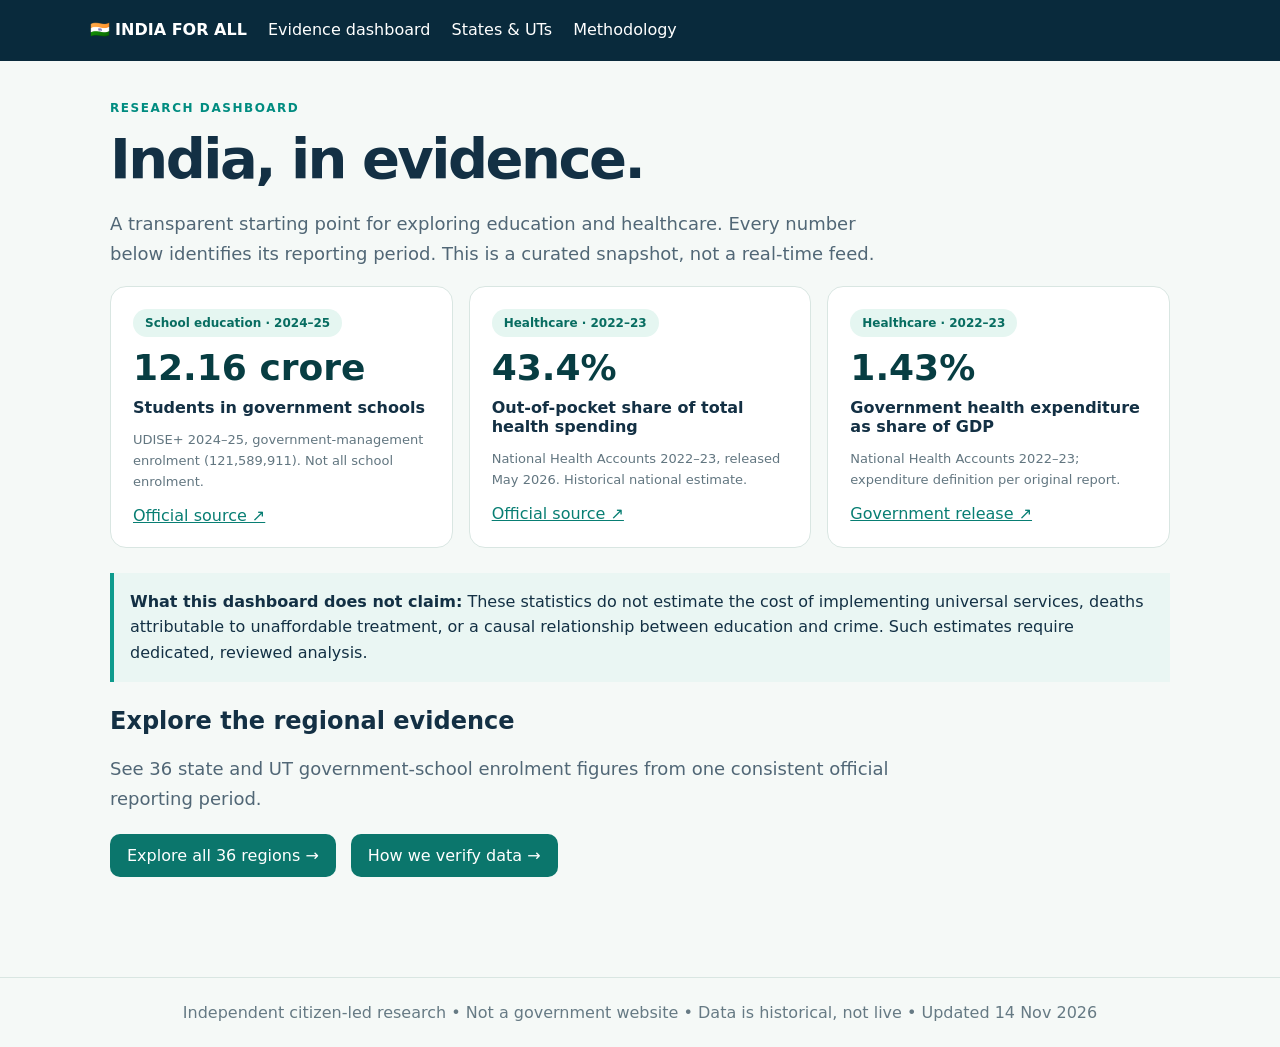
==== dashboard.html @ 15e8994b "Add sourced research dashboard and state comparison" ====
<!doctype html><html lang="en"><head><meta charset="utf-8"><meta name="viewport" content="width=device-width,initial-scale=1"><meta name="description" content="Evidence dashboard: dated, sourced evidence on education and healthcare in India."><title>Evidence dashboard | India for All</title><link rel="stylesheet" href="/styles.css"></head><body><header><a href="/">🇮🇳 <b>INDIA FOR ALL</b></a>　 <a href="/dashboard.html">Evidence dashboard</a>　 <a href="/states.html">States & UTs</a>　 <a href="/methodology.html">Methodology</a></header><main><span class="eyebrow">Research dashboard</span><h1>India, in evidence.</h1><p class="lead">A transparent starting point for exploring education and healthcare. Every number below identifies its reporting period. This is a curated snapshot, not a real-time feed.</p><section class="grid"><article class="card"><span class="pill">School education · 2024–25</span><div class="value">12.16 crore</div><b>Students in government schools</b><p class="meta">UDISE+ 2024–25, government-management enrolment (121,589,911). Not all school enrolment.</p><a href="https://dashboard.udiseplus.gov.in/report2025/static/media/UDISE%2B2024_25_Booklet_existing.118ba29d4773e6372f72.pdf" target="_blank" rel="noopener">Official source ↗</a></article><article class="card"><span class="pill">Healthcare · 2022–23</span><div class="value">43.4%</div><b>Out-of-pocket share of total health spending</b><p class="meta">National Health Accounts 2022–23, released May 2026. Historical national estimate.</p><a href="https://nhsrcindia.org/sites/default/files/2026-05/NHA%202022-23%20Report.pdf" target="_blank" rel="noopener">Official source ↗</a></article><article class="card"><span class="pill">Healthcare · 2022–23</span><div class="value">1.43%</div><b>Government health expenditure as share of GDP</b><p class="meta">National Health Accounts 2022–23; expenditure definition per original report.</p><a href="https://www.pib.gov.in/PressReleasePage.aspx?PRID=2265816" target="_blank" rel="noopener">Government release ↗</a></article></section><div class="note"><b>What this dashboard does not claim:</b> These statistics do not estimate the cost of implementing universal services, deaths attributable to unaffordable treatment, or a causal relationship between education and crime. Such estimates require dedicated, reviewed analysis.</div><h2>Explore the regional evidence</h2><p class="lead">See 36 state and UT government-school enrolment figures from one consistent official reporting period.</p><div class="links"><a href="/states.html">Explore all 36 regions →</a><a href="/methodology.html">How we verify data →</a></div></main><footer>Independent citizen-led research • Not a government website • Data is historical, not live • Updated 14 Nov 2026</footer></body></html>
---- styles.css ----
:root{font-family:system-ui,-apple-system,Segoe UI,sans-serif;color:#133044;background:#f5f9f7}*{box-sizing:border-box}body{margin:0}header{background:#092a3c;color:#fff;padding:20px max(20px,calc((100vw - 1100px)/2))}a{color:#087e73}header a{color:white;text-decoration:none}main{max-width:1100px;margin:auto;padding:36px 20px 80px}.eyebrow{text-transform:uppercase;color:#008c80;letter-spacing:.13em;font-size:12px;font-weight:800}h1{font-size:clamp(32px,5vw,56px);letter-spacing:-.045em;margin:10px 0}h2{font-size:24px}.lead{font-size:18px;line-height:1.65;max-width:780px;color:#516776}.grid{display:grid;grid-template-columns:repeat(auto-fit,minmax(220px,1fr));gap:16px}.card{background:white;border:1px solid #d9e6e2;border-radius:16px;padding:22px}.value{font-size:36px;font-weight:850;color:#073d42;margin:10px 0}.meta{color:#627680;font-size:13px;line-height:1.6}.card p{line-height:1.6}.toolbar{display:flex;gap:12px;flex-wrap:wrap;margin:20px 0}select,input{font:inherit;padding:12px;border:1px solid #c9d9d5;border-radius:10px;background:white;min-width:250px}.table-wrap{overflow-x:auto;background:white;border-radius:16px;border:1px solid #d9e6e2}table{border-collapse:collapse;width:100%;min-width:630px}th,td{text-align:left;padding:14px;border-bottom:1px solid #e6eeeb}th{background:#edf5f2}tr:hover td{background:#f7faf9}.pill{display:inline-block;background:#e5f6f1;border-radius:999px;padding:7px 12px;font-size:12px;font-weight:700;color:#086d61}.note{border-left:4px solid #0e9b8d;background:#eaf6f3;padding:16px;margin:25px 0;line-height:1.6}.links{display:flex;flex-wrap:wrap;gap:15px;margin:20px 0}.links a{background:#0b766c;color:white;padding:12px 17px;border-radius:10px;text-decoration:none}footer{padding:25px;text-align:center;color:#667a84;border-top:1px solid #d9e6e2}button{cursor:pointer}
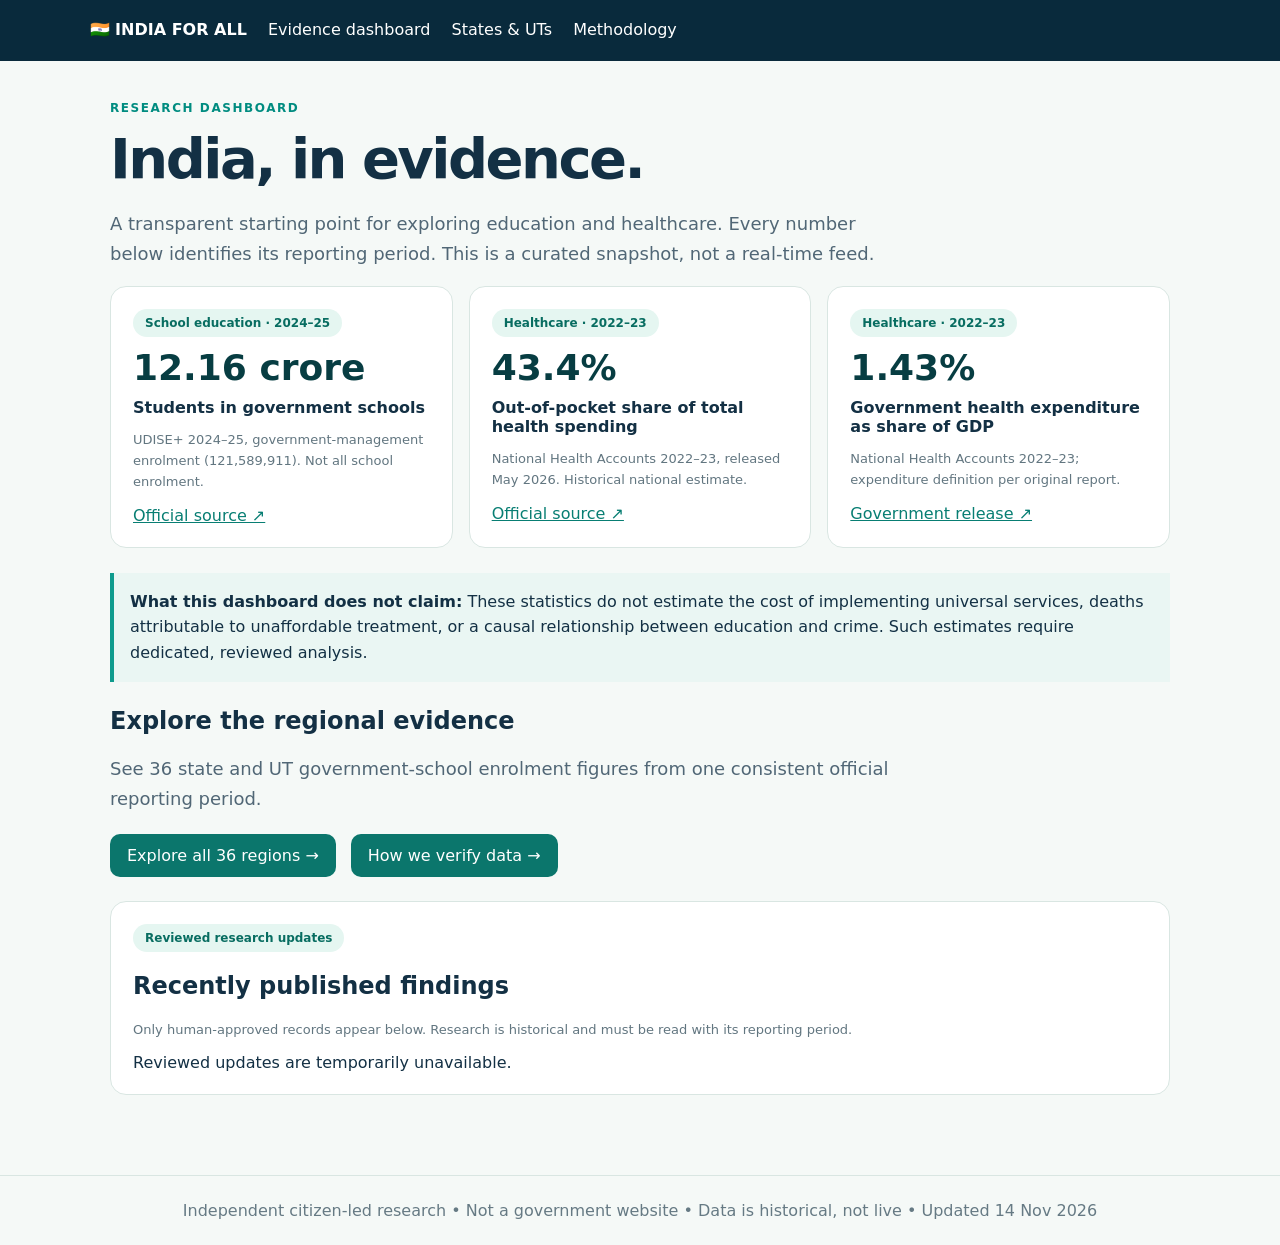
==== commit f7072ac2: "Add approved-research feed to public evidence dashboard" ====
--- a/dashboard.html
+++ b/dashboard.html
@@ -1 +1 @@
-<!doctype html><html lang="en"><head><meta charset="utf-8"><meta name="viewport" content="width=device-width,initial-scale=1"><meta name="description" content="Evidence dashboard: dated, sourced evidence on education and healthcare in India."><title>Evidence dashboard | India for All</title><link rel="stylesheet" href="/styles.css"></head><body><header><a href="/">🇮🇳 <b>INDIA FOR ALL</b></a>　 <a href="/dashboard.html">Evidence dashboard</a>　 <a href="/states.html">States & UTs</a>　 <a href="/methodology.html">Methodology</a></header><main><span class="eyebrow">Research dashboard</span><h1>India, in evidence.</h1><p class="lead">A transparent starting point for exploring education and healthcare. Every number below identifies its reporting period. This is a curated snapshot, not a real-time feed.</p><section class="grid"><article class="card"><span class="pill">School education · 2024–25</span><div class="value">12.16 crore</div><b>Students in government schools</b><p class="meta">UDISE+ 2024–25, government-management enrolment (121,589,911). Not all school enrolment.</p><a href="https://dashboard.udiseplus.gov.in/report2025/static/media/UDISE%2B2024_25_Booklet_existing.118ba29d4773e6372f72.pdf" target="_blank" rel="noopener">Official source ↗</a></article><article class="card"><span class="pill">Healthcare · 2022–23</span><div class="value">43.4%</div><b>Out-of-pocket share of total health spending</b><p class="meta">National Health Accounts 2022–23, released May 2026. Historical national estimate.</p><a href="https://nhsrcindia.org/sites/default/files/2026-05/NHA%202022-23%20Report.pdf" target="_blank" rel="noopener">Official source ↗</a></article><article class="card"><span class="pill">Healthcare · 2022–23</span><div class="value">1.43%</div><b>Government health expenditure as share of GDP</b><p class="meta">National Health Accounts 2022–23; expenditure definition per original report.</p><a href="https://www.pib.gov.in/PressReleasePage.aspx?PRID=2265816" target="_blank" rel="noopener">Government release ↗</a></article></section><div class="note"><b>What this dashboard does not claim:</b> These statistics do not estimate the cost of implementing universal services, deaths attributable to unaffordable treatment, or a causal relationship between education and crime. Such estimates require dedicated, reviewed analysis.</div><h2>Explore the regional evidence</h2><p class="lead">See 36 state and UT government-school enrolment figures from one consistent official reporting period.</p><div class="links"><a href="/states.html">Explore all 36 regions →</a><a href="/methodology.html">How we verify data →</a></div></main><footer>Independent citizen-led research • Not a government website • Data is historical, not live • Updated 14 Nov 2026</footer></body></html>+<!doctype html><html lang="en"><head><meta charset="utf-8"><meta name="viewport" content="width=device-width,initial-scale=1"><meta name="description" content="Evidence dashboard: dated, sourced evidence on education and healthcare in India."><title>Evidence dashboard | India for All</title><link rel="stylesheet" href="/styles.css"></head><body><header><a href="/">🇮🇳 <b>INDIA FOR ALL</b></a>　 <a href="/dashboard.html">Evidence dashboard</a>　 <a href="/states.html">States & UTs</a>　 <a href="/methodology.html">Methodology</a></header><main><span class="eyebrow">Research dashboard</span><h1>India, in evidence.</h1><p class="lead">A transparent starting point for exploring education and healthcare. Every number below identifies its reporting period. This is a curated snapshot, not a real-time feed.</p><section class="grid"><article class="card"><span class="pill">School education · 2024–25</span><div class="value">12.16 crore</div><b>Students in government schools</b><p class="meta">UDISE+ 2024–25, government-management enrolment (121,589,911). Not all school enrolment.</p><a href="https://dashboard.udiseplus.gov.in/report2025/static/media/UDISE%2B2024_25_Booklet_existing.118ba29d4773e6372f72.pdf" target="_blank" rel="noopener">Official source ↗</a></article><article class="card"><span class="pill">Healthcare · 2022–23</span><div class="value">43.4%</div><b>Out-of-pocket share of total health spending</b><p class="meta">National Health Accounts 2022–23, released May 2026. Historical national estimate.</p><a href="https://nhsrcindia.org/sites/default/files/2026-05/NHA%202022-23%20Report.pdf" target="_blank" rel="noopener">Official source ↗</a></article><article class="card"><span class="pill">Healthcare · 2022–23</span><div class="value">1.43%</div><b>Government health expenditure as share of GDP</b><p class="meta">National Health Accounts 2022–23; expenditure definition per original report.</p><a href="https://www.pib.gov.in/PressReleasePage.aspx?PRID=2265816" target="_blank" rel="noopener">Government release ↗</a></article></section><div class="note"><b>What this dashboard does not claim:</b> These statistics do not estimate the cost of implementing universal services, deaths attributable to unaffordable treatment, or a causal relationship between education and crime. Such estimates require dedicated, reviewed analysis.</div><h2>Explore the regional evidence</h2><p class="lead">See 36 state and UT government-school enrolment figures from one consistent official reporting period.</p><div class="links"><a href="/states.html">Explore all 36 regions →</a><a href="/methodology.html">How we verify data →</a></div><section class="card" style="margin-top:24px"><span class="pill">Reviewed research updates</span><h2>Recently published findings</h2><p class="meta">Only human-approved records appear below. Research is historical and must be read with its reporting period.</p><div id="reviewed-feed"><p class="meta">Loading reviewed findings…</p></div></section><script>(async()=>{const target=document.getElementById('reviewed-feed');try{const response=await fetch('https://india-for-all-research-api.katojuachyuth.workers.dev/api/research?limit=10');if(!response.ok)throw Error('Unavailable');const data=await response.json();target.replaceChildren();if(!data.items.length){target.textContent='No reviewed findings have been published yet.';return}for(const item of data.items){const card=document.createElement('article');card.style.margin='18px 0';const h=document.createElement('h3');h.textContent=item.title;const p=document.createElement('p');p.textContent=item.summary;const meta=document.createElement('p');meta.className='meta';meta.textContent=item.region+' · '+item.reporting_period+' · '+item.source_name;const link=document.createElement('a');link.href=item.source_url;link.target='_blank';link.rel='noopener noreferrer';link.textContent='Read original source ↗';card.append(h,p,meta,link);target.append(card)}}catch(e){target.textContent='Reviewed updates are temporarily unavailable.'}})();</script></main><footer>Independent citizen-led research • Not a government website • Data is historical, not live • Updated 14 Nov 2026</footer></body></html>
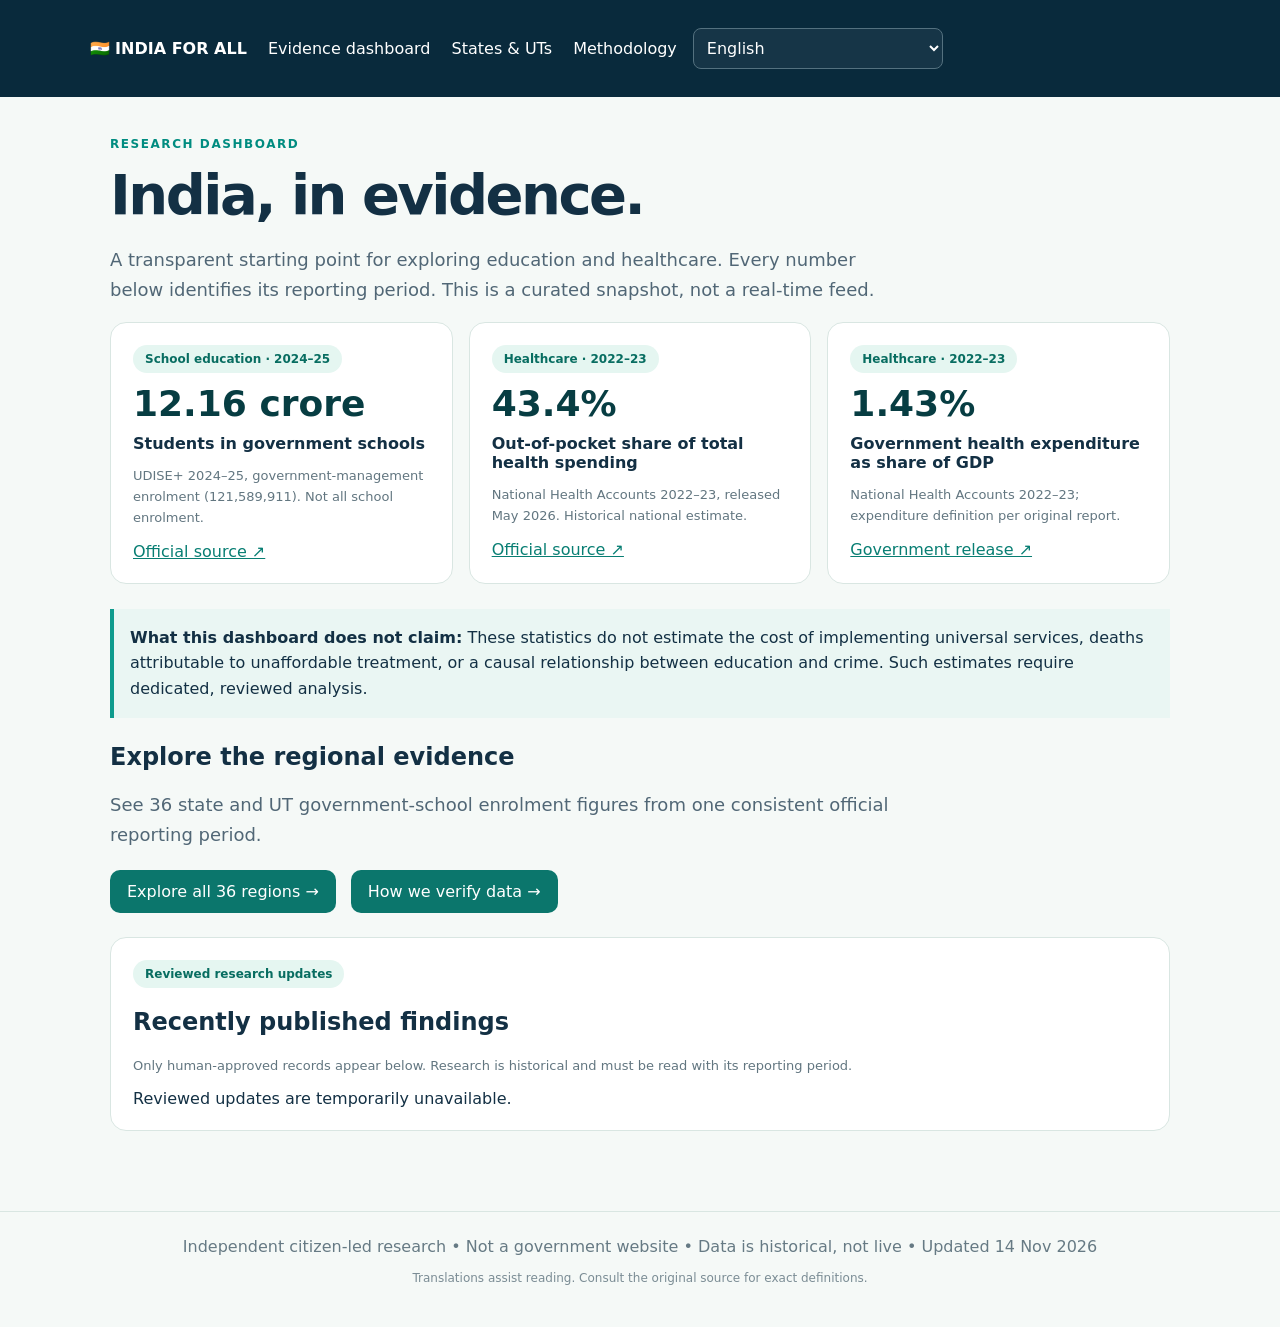
==== commit c711cc91: "Translate all public pages and region controls in seven Indian languages" ====
--- a/dashboard.html
+++ b/dashboard.html
@@ -1 +1 @@
-<!doctype html><html lang="en"><head><meta charset="utf-8"><meta name="viewport" content="width=device-width,initial-scale=1"><meta name="description" content="Evidence dashboard: dated, sourced evidence on education and healthcare in India."><title>Evidence dashboard | India for All</title><link rel="stylesheet" href="/styles.css"></head><body><header><a href="/">🇮🇳 <b>INDIA FOR ALL</b></a>　 <a href="/dashboard.html">Evidence dashboard</a>　 <a href="/states.html">States & UTs</a>　 <a href="/methodology.html">Methodology</a></header><main><span class="eyebrow">Research dashboard</span><h1>India, in evidence.</h1><p class="lead">A transparent starting point for exploring education and healthcare. Every number below identifies its reporting period. This is a curated snapshot, not a real-time feed.</p><section class="grid"><article class="card"><span class="pill">School education · 2024–25</span><div class="value">12.16 crore</div><b>Students in government schools</b><p class="meta">UDISE+ 2024–25, government-management enrolment (121,589,911). Not all school enrolment.</p><a href="https://dashboard.udiseplus.gov.in/report2025/static/media/UDISE%2B2024_25_Booklet_existing.118ba29d4773e6372f72.pdf" target="_blank" rel="noopener">Official source ↗</a></article><article class="card"><span class="pill">Healthcare · 2022–23</span><div class="value">43.4%</div><b>Out-of-pocket share of total health spending</b><p class="meta">National Health Accounts 2022–23, released May 2026. Historical national estimate.</p><a href="https://nhsrcindia.org/sites/default/files/2026-05/NHA%202022-23%20Report.pdf" target="_blank" rel="noopener">Official source ↗</a></article><article class="card"><span class="pill">Healthcare · 2022–23</span><div class="value">1.43%</div><b>Government health expenditure as share of GDP</b><p class="meta">National Health Accounts 2022–23; expenditure definition per original report.</p><a href="https://www.pib.gov.in/PressReleasePage.aspx?PRID=2265816" target="_blank" rel="noopener">Government release ↗</a></article></section><div class="note"><b>What this dashboard does not claim:</b> These statistics do not estimate the cost of implementing universal services, deaths attributable to unaffordable treatment, or a causal relationship between education and crime. Such estimates require dedicated, reviewed analysis.</div><h2>Explore the regional evidence</h2><p class="lead">See 36 state and UT government-school enrolment figures from one consistent official reporting period.</p><div class="links"><a href="/states.html">Explore all 36 regions →</a><a href="/methodology.html">How we verify data →</a></div><section class="card" style="margin-top:24px"><span class="pill">Reviewed research updates</span><h2>Recently published findings</h2><p class="meta">Only human-approved records appear below. Research is historical and must be read with its reporting period.</p><div id="reviewed-feed"><p class="meta">Loading reviewed findings…</p></div></section><script>(async()=>{const target=document.getElementById('reviewed-feed');try{const response=await fetch('https://india-for-all-research-api.katojuachyuth.workers.dev/api/research?limit=10');if(!response.ok)throw Error('Unavailable');const data=await response.json();target.replaceChildren();if(!data.items.length){target.textContent='No reviewed findings have been published yet.';return}for(const item of data.items){const card=document.createElement('article');card.style.margin='18px 0';const h=document.createElement('h3');h.textContent=item.title;const p=document.createElement('p');p.textContent=item.summary;const meta=document.createElement('p');meta.className='meta';meta.textContent=item.region+' · '+item.reporting_period+' · '+item.source_name;const link=document.createElement('a');link.href=item.source_url;link.target='_blank';link.rel='noopener noreferrer';link.textContent='Read original source ↗';card.append(h,p,meta,link);target.append(card)}}catch(e){target.textContent='Reviewed updates are temporarily unavailable.'}})();</script></main><footer>Independent citizen-led research • Not a government website • Data is historical, not live • Updated 14 Nov 2026</footer></body></html>+<!doctype html><html lang="en"><head><meta charset="utf-8"><meta name="viewport" content="width=device-width,initial-scale=1"><meta name="description" content="Evidence dashboard: dated, sourced evidence on education and healthcare in India."><title>Evidence dashboard | India for All</title><link rel="stylesheet" href="/styles.css"><link rel="stylesheet" href="/i18n.css?v=20261114"><script defer src="/i18n.js?v=20261114"></script></head><body><header><a href="/">🇮🇳 <b>INDIA FOR ALL</b></a>　 <a href="/dashboard.html">Evidence dashboard</a>　 <a href="/states.html">States & UTs</a>　 <a href="/methodology.html">Methodology</a></header><main><span class="eyebrow">Research dashboard</span><h1>India, in evidence.</h1><p class="lead">A transparent starting point for exploring education and healthcare. Every number below identifies its reporting period. This is a curated snapshot, not a real-time feed.</p><section class="grid"><article class="card"><span class="pill">School education · 2024–25</span><div class="value">12.16 crore</div><b>Students in government schools</b><p class="meta">UDISE+ 2024–25, government-management enrolment (121,589,911). Not all school enrolment.</p><a href="https://dashboard.udiseplus.gov.in/report2025/static/media/UDISE%2B2024_25_Booklet_existing.118ba29d4773e6372f72.pdf" target="_blank" rel="noopener">Official source ↗</a></article><article class="card"><span class="pill">Healthcare · 2022–23</span><div class="value">43.4%</div><b>Out-of-pocket share of total health spending</b><p class="meta">National Health Accounts 2022–23, released May 2026. Historical national estimate.</p><a href="https://nhsrcindia.org/sites/default/files/2026-05/NHA%202022-23%20Report.pdf" target="_blank" rel="noopener">Official source ↗</a></article><article class="card"><span class="pill">Healthcare · 2022–23</span><div class="value">1.43%</div><b>Government health expenditure as share of GDP</b><p class="meta">National Health Accounts 2022–23; expenditure definition per original report.</p><a href="https://www.pib.gov.in/PressReleasePage.aspx?PRID=2265816" target="_blank" rel="noopener">Government release ↗</a></article></section><div class="note"><b>What this dashboard does not claim:</b> These statistics do not estimate the cost of implementing universal services, deaths attributable to unaffordable treatment, or a causal relationship between education and crime. Such estimates require dedicated, reviewed analysis.</div><h2>Explore the regional evidence</h2><p class="lead">See 36 state and UT government-school enrolment figures from one consistent official reporting period.</p><div class="links"><a href="/states.html">Explore all 36 regions →</a><a href="/methodology.html">How we verify data →</a></div><section class="card" style="margin-top:24px"><span class="pill">Reviewed research updates</span><h2>Recently published findings</h2><p class="meta">Only human-approved records appear below. Research is historical and must be read with its reporting period.</p><div id="reviewed-feed"><p class="meta">Loading reviewed findings…</p></div></section><script>(async()=>{const target=document.getElementById('reviewed-feed');try{const response=await fetch('https://india-for-all-research-api.katojuachyuth.workers.dev/api/research?limit=10');if(!response.ok)throw Error('Unavailable');const data=await response.json();target.replaceChildren();if(!data.items.length){target.textContent='No reviewed findings have been published yet.';return}for(const item of data.items){const card=document.createElement('article');card.style.margin='18px 0';const h=document.createElement('h3');h.textContent=item.title;const p=document.createElement('p');p.textContent=item.summary;const meta=document.createElement('p');meta.className='meta';meta.textContent=item.region+' · '+item.reporting_period+' · '+item.source_name;const link=document.createElement('a');link.href=item.source_url;link.target='_blank';link.rel='noopener noreferrer';link.textContent='Read original source ↗';card.append(h,p,meta,link);target.append(card)}}catch(e){target.textContent='Reviewed updates are temporarily unavailable.'}})();</script></main><footer>Independent citizen-led research • Not a government website • Data is historical, not live • Updated 14 Nov 2026<p class="translation-note">Translations assist reading. Consult the original source for exact definitions.</p></footer></body></html>
--- a/i18n.css
+++ b/i18n.css
@@ -0,0 +1,12 @@
+/* Keep long regional text readable without changing the site's design. */
+html:not([lang="en"]) h1,html:not([lang="en"]) h2,html:not([lang="en"]) h3{letter-spacing:normal;line-height:1.4}
+html:not([lang="en"]) .hero h1{font-size:clamp(30px,4.5vw,58px)}
+html:not([lang="en"]) .navlinks{gap:12px;flex-wrap:wrap;padding:12px 0}
+html:not([lang="en"]) .navlinks a{font-size:12px}
+.site-language{display:inline-flex;margin:8px 0 8px 16px;align-items:center}
+.site-language select{font:inherit;background:#163547;color:#fff;border:1px solid #54717f;border-radius:8px;padding:9px;max-width:165px}
+.sr-only{position:absolute;width:1px;height:1px;padding:0;margin:-1px;overflow:hidden;clip:rect(0,0,0,0);white-space:nowrap;border:0}
+#language-error{margin:0;padding:0 20px;background:#fff4d5;color:#593d00;font:14px/1.6 system-ui}
+#language-error:empty{display:none}
+.translation-note{font-size:12px;line-height:1.8;opacity:.85}
+@media(max-width:600px){.site-language{display:flex;margin:12px 0}html:not([lang="en"]) .hero h1{font-size:32px}.toolbar{flex-wrap:wrap}header>a{display:inline-block;margin-bottom:7px}}
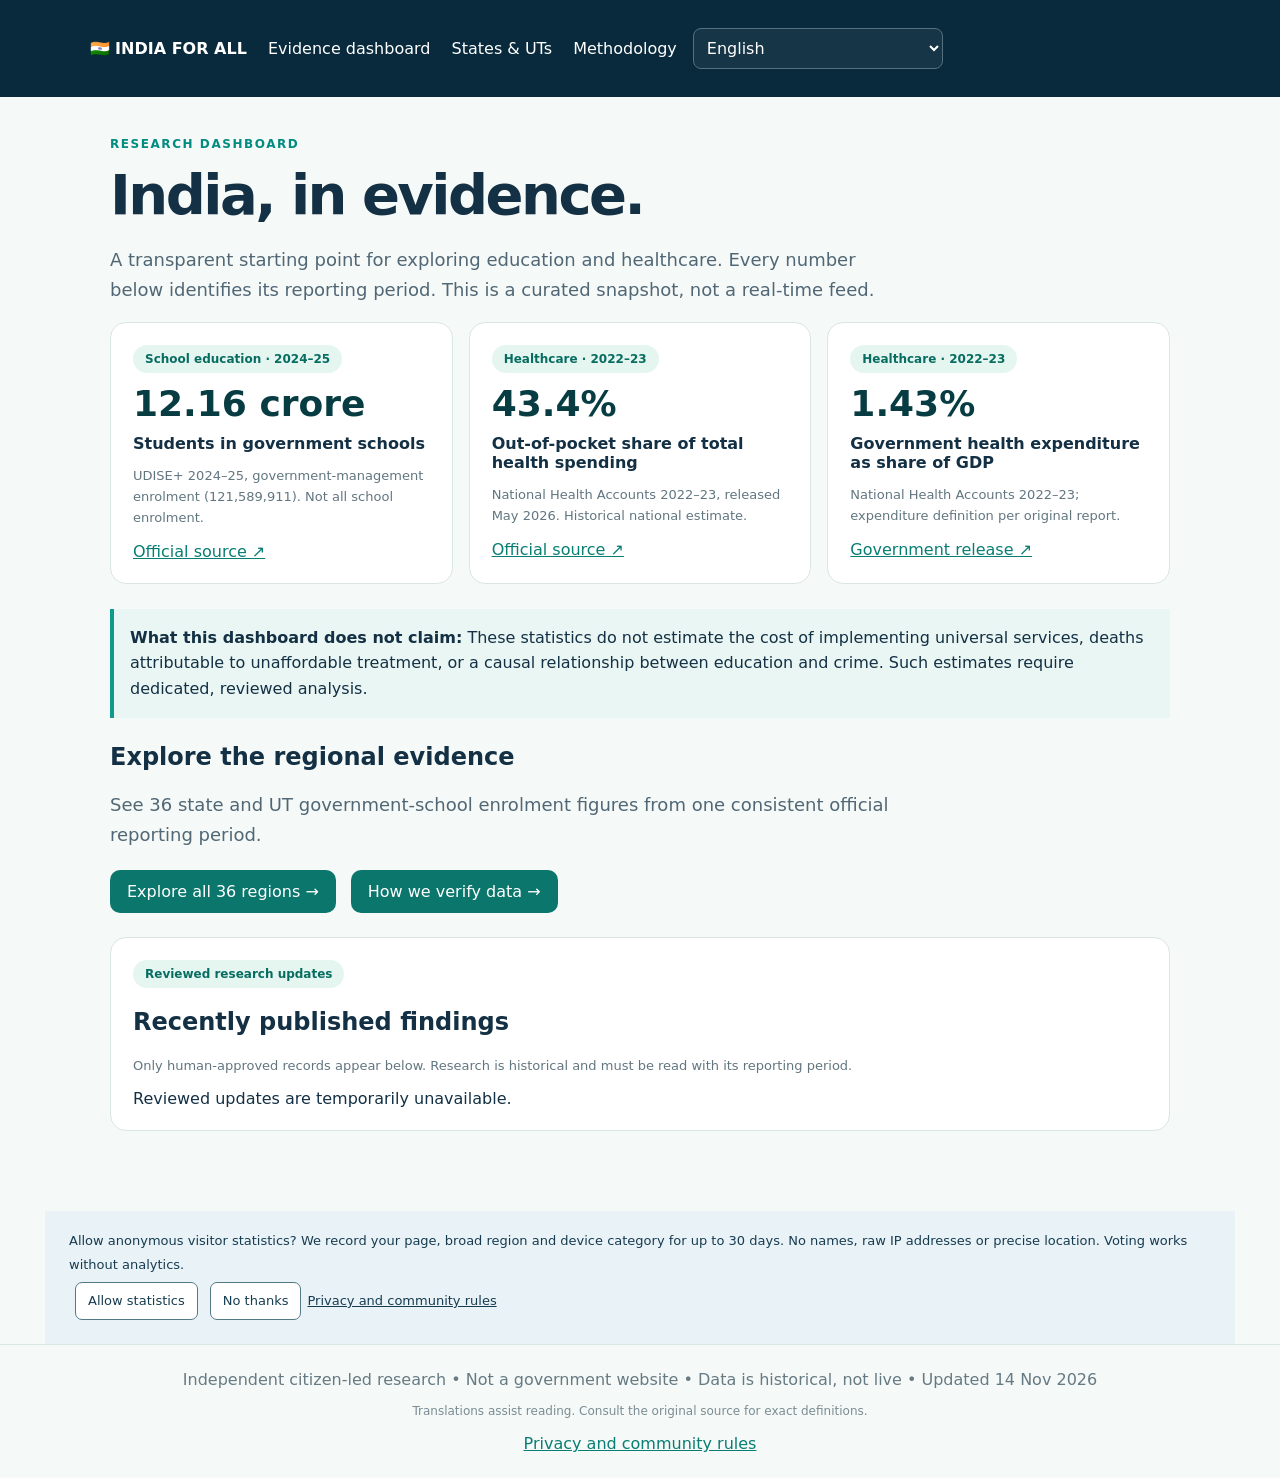
==== commit fef776c9: "Add public participation, nested discussion and private live analytics with security controls" ====
--- a/dashboard.html
+++ b/dashboard.html
@@ -1 +1 @@
-<!doctype html><html lang="en"><head><meta charset="utf-8"><meta name="viewport" content="width=device-width,initial-scale=1"><meta name="description" content="Evidence dashboard: dated, sourced evidence on education and healthcare in India."><title>Evidence dashboard | India for All</title><link rel="stylesheet" href="/styles.css"><link rel="stylesheet" href="/i18n.css?v=20261114"><script defer src="/i18n.js?v=20261114"></script></head><body><header><a href="/">🇮🇳 <b>INDIA FOR ALL</b></a>　 <a href="/dashboard.html">Evidence dashboard</a>　 <a href="/states.html">States & UTs</a>　 <a href="/methodology.html">Methodology</a></header><main><span class="eyebrow">Research dashboard</span><h1>India, in evidence.</h1><p class="lead">A transparent starting point for exploring education and healthcare. Every number below identifies its reporting period. This is a curated snapshot, not a real-time feed.</p><section class="grid"><article class="card"><span class="pill">School education · 2024–25</span><div class="value">12.16 crore</div><b>Students in government schools</b><p class="meta">UDISE+ 2024–25, government-management enrolment (121,589,911). Not all school enrolment.</p><a href="https://dashboard.udiseplus.gov.in/report2025/static/media/UDISE%2B2024_25_Booklet_existing.118ba29d4773e6372f72.pdf" target="_blank" rel="noopener">Official source ↗</a></article><article class="card"><span class="pill">Healthcare · 2022–23</span><div class="value">43.4%</div><b>Out-of-pocket share of total health spending</b><p class="meta">National Health Accounts 2022–23, released May 2026. Historical national estimate.</p><a href="https://nhsrcindia.org/sites/default/files/2026-05/NHA%202022-23%20Report.pdf" target="_blank" rel="noopener">Official source ↗</a></article><article class="card"><span class="pill">Healthcare · 2022–23</span><div class="value">1.43%</div><b>Government health expenditure as share of GDP</b><p class="meta">National Health Accounts 2022–23; expenditure definition per original report.</p><a href="https://www.pib.gov.in/PressReleasePage.aspx?PRID=2265816" target="_blank" rel="noopener">Government release ↗</a></article></section><div class="note"><b>What this dashboard does not claim:</b> These statistics do not estimate the cost of implementing universal services, deaths attributable to unaffordable treatment, or a causal relationship between education and crime. Such estimates require dedicated, reviewed analysis.</div><h2>Explore the regional evidence</h2><p class="lead">See 36 state and UT government-school enrolment figures from one consistent official reporting period.</p><div class="links"><a href="/states.html">Explore all 36 regions →</a><a href="/methodology.html">How we verify data →</a></div><section class="card" style="margin-top:24px"><span class="pill">Reviewed research updates</span><h2>Recently published findings</h2><p class="meta">Only human-approved records appear below. Research is historical and must be read with its reporting period.</p><div id="reviewed-feed"><p class="meta">Loading reviewed findings…</p></div></section><script>(async()=>{const target=document.getElementById('reviewed-feed');try{const response=await fetch('https://india-for-all-research-api.katojuachyuth.workers.dev/api/research?limit=10');if(!response.ok)throw Error('Unavailable');const data=await response.json();target.replaceChildren();if(!data.items.length){target.textContent='No reviewed findings have been published yet.';return}for(const item of data.items){const card=document.createElement('article');card.style.margin='18px 0';const h=document.createElement('h3');h.textContent=item.title;const p=document.createElement('p');p.textContent=item.summary;const meta=document.createElement('p');meta.className='meta';meta.textContent=item.region+' · '+item.reporting_period+' · '+item.source_name;const link=document.createElement('a');link.href=item.source_url;link.target='_blank';link.rel='noopener noreferrer';link.textContent='Read original source ↗';card.append(h,p,meta,link);target.append(card)}}catch(e){target.textContent='Reviewed updates are temporarily unavailable.'}})();</script></main><footer>Independent citizen-led research • Not a government website • Data is historical, not live • Updated 14 Nov 2026<p class="translation-note">Translations assist reading. Consult the original source for exact definitions.</p></footer></body></html>
+<!doctype html><html lang="en"><head><meta charset="utf-8"><meta name="viewport" content="width=device-width,initial-scale=1"><meta name="description" content="Evidence dashboard: dated, sourced evidence on education and healthcare in India."><title>Evidence dashboard | India for All</title><link rel="stylesheet" href="/styles.css"><link rel="stylesheet" href="/i18n.css?v=20261114"><script defer src="/i18n.js?v=20261114"></script><link rel="stylesheet" href="/community.css?v=20261114"><script defer src="/community-ui.js?v=20261114"></script></head><body><header><a href="/">🇮🇳 <b>INDIA FOR ALL</b></a>　 <a href="/dashboard.html">Evidence dashboard</a>　 <a href="/states.html">States & UTs</a>　 <a href="/methodology.html">Methodology</a></header><main><span class="eyebrow">Research dashboard</span><h1>India, in evidence.</h1><p class="lead">A transparent starting point for exploring education and healthcare. Every number below identifies its reporting period. This is a curated snapshot, not a real-time feed.</p><section class="grid"><article class="card"><span class="pill">School education · 2024–25</span><div class="value">12.16 crore</div><b>Students in government schools</b><p class="meta">UDISE+ 2024–25, government-management enrolment (121,589,911). Not all school enrolment.</p><a href="https://dashboard.udiseplus.gov.in/report2025/static/media/UDISE%2B2024_25_Booklet_existing.118ba29d4773e6372f72.pdf" target="_blank" rel="noopener">Official source ↗</a></article><article class="card"><span class="pill">Healthcare · 2022–23</span><div class="value">43.4%</div><b>Out-of-pocket share of total health spending</b><p class="meta">National Health Accounts 2022–23, released May 2026. Historical national estimate.</p><a href="https://nhsrcindia.org/sites/default/files/2026-05/NHA%202022-23%20Report.pdf" target="_blank" rel="noopener">Official source ↗</a></article><article class="card"><span class="pill">Healthcare · 2022–23</span><div class="value">1.43%</div><b>Government health expenditure as share of GDP</b><p class="meta">National Health Accounts 2022–23; expenditure definition per original report.</p><a href="https://www.pib.gov.in/PressReleasePage.aspx?PRID=2265816" target="_blank" rel="noopener">Government release ↗</a></article></section><div class="note"><b>What this dashboard does not claim:</b> These statistics do not estimate the cost of implementing universal services, deaths attributable to unaffordable treatment, or a causal relationship between education and crime. Such estimates require dedicated, reviewed analysis.</div><h2>Explore the regional evidence</h2><p class="lead">See 36 state and UT government-school enrolment figures from one consistent official reporting period.</p><div class="links"><a href="/states.html">Explore all 36 regions →</a><a href="/methodology.html">How we verify data →</a></div><section class="card" style="margin-top:24px"><span class="pill">Reviewed research updates</span><h2>Recently published findings</h2><p class="meta">Only human-approved records appear below. Research is historical and must be read with its reporting period.</p><div id="reviewed-feed"><p class="meta">Loading reviewed findings…</p></div></section><script defer src="/dashboard-content1.js?v=20261114-community"></script></main><footer>Independent citizen-led research • Not a government website • Data is historical, not live • Updated 14 Nov 2026<p class="translation-note">Translations assist reading. Consult the original source for exact definitions.</p><a href="/privacy.html">Privacy and community rules</a></footer></body></html>
--- a/community.css
+++ b/community.css
@@ -0,0 +1 @@
+.community{background:#edf6f2;scroll-margin-top:90px}.community-small{font-size:13px;line-height:1.8;color:#536a78}.community-metrics{display:grid;grid-template-columns:repeat(3,1fr);gap:14px;margin:28px 0}.community-metrics>div{background:#071b2a;color:#fff;padding:22px;border-radius:15px}.community-metrics strong{display:block;font-size:32px;color:#7de3d0}.community-metrics span{display:block;line-height:1.6;font-size:14px}.community-layout{display:grid;grid-template-columns:1fr 1fr;gap:20px}.community-panel{padding:25px;background:white;border:1px solid #cdded8;border-radius:18px;margin-bottom:20px}.community-panel h3{margin-top:0;line-height:1.5}.community-panel input:not([type=checkbox]),.community-panel textarea{width:100%;font:inherit;box-sizing:border-box;border:1px solid #9bb8ac;border-radius:9px;padding:12px;background:#fbfdfc;color:#102b3b}.community-panel label{display:block;margin:13px 0 6px;font-size:14px;line-height:1.7}.community-check{display:flex!important;gap:10px;align-items:flex-start}.community-check input{width:18px;height:18px;flex-shrink:0;margin-top:4px}.community-actions{display:flex;gap:9px;flex-wrap:wrap;margin:16px 0}.community button{background:#087e70;color:white;border:1px solid #087e70;padding:11px 16px;border-radius:9px;cursor:pointer;font:inherit;font-size:14px;line-height:1.5}.community button.outline{background:#fff;color:#075d55}.community button.text-button{background:transparent;border-color:transparent;color:#526a74;text-decoration:underline}.community button[aria-pressed=true]{background:#d2f5e9;color:#064c42;box-shadow:inset 0 0 0 2px #087e70}.community button:disabled{opacity:.55;cursor:wait}.community button:focus-visible,.community input:focus-visible,.community textarea:focus-visible{outline:3px solid #e0a827;outline-offset:3px}.community-example{background:#eff7f4;padding:14px;border-radius:10px;margin-bottom:16px}.community-example>span{font-size:11px;text-transform:uppercase;color:#536a78}.community-example p{line-height:1.8;margin-bottom:0}.community-voice{border-top:1px solid #dce7e5;padding:12px 0;overflow-wrap:anywhere}.community-voice p{margin:7px 0}.community-comment{padding:18px 0;border-top:1px solid #dce7e5;overflow-wrap:anywhere}.community-comment .comment-body{white-space:pre-wrap;line-height:1.8}.comment-children{margin-left:clamp(8px,2vw,22px);padding-left:12px;border-left:2px solid #bad8cd}.community-notice{line-height:1.8;padding:14px;border-radius:10px;background:#fff5d6;color:#644800}.community-notice:empty{display:none}.community-hidden{color:#677c84;font-style:italic}.analytics-choice{max-width:1190px;margin:0 auto;padding:18px 24px;background:#e9f2f7;color:#173c50;font:13px/1.8 system-ui}.analytics-choice button{font:inherit;padding:6px 12px;margin:6px;border:1px solid #537985;border-radius:7px;background:#fff;color:#173c50;cursor:pointer}.analytics-choice p{margin:0}.analytics-choice a{color:inherit}.community [hidden]{display:none!important}@media(max-width:700px){.community-layout{grid-template-columns:1fr}.community-panel{padding:18px}.community-metrics{gap:7px}.community-metrics>div{padding:12px}.community-metrics strong{font-size:25px}.community-metrics span{font-size:12px}}
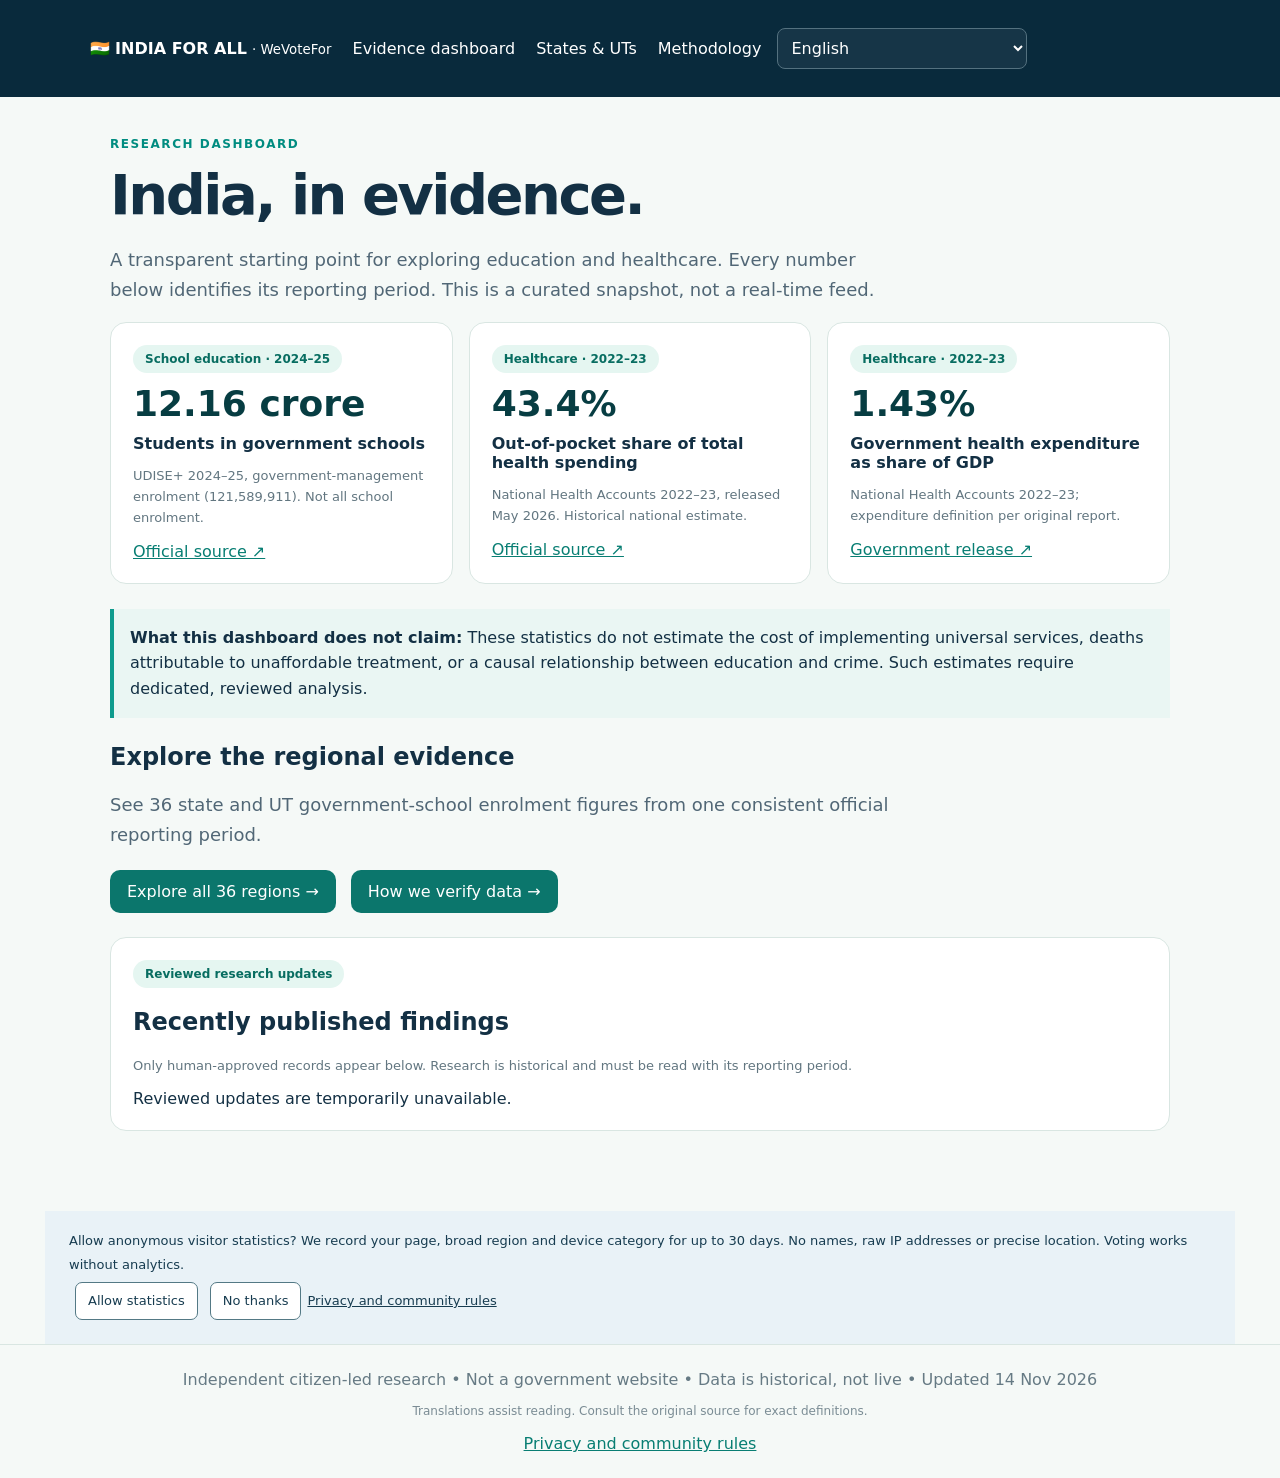
==== commit d9c822c4: "Improve WeVoteFor search identity, structured data and canonical sitemap" ====
--- a/dashboard.html
+++ b/dashboard.html
@@ -1 +1,2 @@
-<!doctype html><html lang="en"><head><meta charset="utf-8"><meta name="viewport" content="width=device-width,initial-scale=1"><meta name="description" content="Evidence dashboard: dated, sourced evidence on education and healthcare in India."><title>Evidence dashboard | India for All</title><link rel="stylesheet" href="/styles.css"><link rel="stylesheet" href="/i18n.css?v=20261114"><script defer src="/i18n.js?v=20261114"></script><link rel="stylesheet" href="/community.css?v=20261114"><script defer src="/community-ui.js?v=20261114"></script></head><body><header><a href="/">🇮🇳 <b>INDIA FOR ALL</b></a>　 <a href="/dashboard.html">Evidence dashboard</a>　 <a href="/states.html">States & UTs</a>　 <a href="/methodology.html">Methodology</a></header><main><span class="eyebrow">Research dashboard</span><h1>India, in evidence.</h1><p class="lead">A transparent starting point for exploring education and healthcare. Every number below identifies its reporting period. This is a curated snapshot, not a real-time feed.</p><section class="grid"><article class="card"><span class="pill">School education · 2024–25</span><div class="value">12.16 crore</div><b>Students in government schools</b><p class="meta">UDISE+ 2024–25, government-management enrolment (121,589,911). Not all school enrolment.</p><a href="https://dashboard.udiseplus.gov.in/report2025/static/media/UDISE%2B2024_25_Booklet_existing.118ba29d4773e6372f72.pdf" target="_blank" rel="noopener">Official source ↗</a></article><article class="card"><span class="pill">Healthcare · 2022–23</span><div class="value">43.4%</div><b>Out-of-pocket share of total health spending</b><p class="meta">National Health Accounts 2022–23, released May 2026. Historical national estimate.</p><a href="https://nhsrcindia.org/sites/default/files/2026-05/NHA%202022-23%20Report.pdf" target="_blank" rel="noopener">Official source ↗</a></article><article class="card"><span class="pill">Healthcare · 2022–23</span><div class="value">1.43%</div><b>Government health expenditure as share of GDP</b><p class="meta">National Health Accounts 2022–23; expenditure definition per original report.</p><a href="https://www.pib.gov.in/PressReleasePage.aspx?PRID=2265816" target="_blank" rel="noopener">Government release ↗</a></article></section><div class="note"><b>What this dashboard does not claim:</b> These statistics do not estimate the cost of implementing universal services, deaths attributable to unaffordable treatment, or a causal relationship between education and crime. Such estimates require dedicated, reviewed analysis.</div><h2>Explore the regional evidence</h2><p class="lead">See 36 state and UT government-school enrolment figures from one consistent official reporting period.</p><div class="links"><a href="/states.html">Explore all 36 regions →</a><a href="/methodology.html">How we verify data →</a></div><section class="card" style="margin-top:24px"><span class="pill">Reviewed research updates</span><h2>Recently published findings</h2><p class="meta">Only human-approved records appear below. Research is historical and must be read with its reporting period.</p><div id="reviewed-feed"><p class="meta">Loading reviewed findings…</p></div></section><script defer src="/dashboard-content1.js?v=20261114-community"></script></main><footer>Independent citizen-led research • Not a government website • Data is historical, not live • Updated 14 Nov 2026<p class="translation-note">Translations assist reading. Consult the original source for exact definitions.</p><a href="/privacy.html">Privacy and community rules</a></footer></body></html>
+<!doctype html><html lang="en"><head><meta charset="utf-8"><meta name="viewport" content="width=device-width,initial-scale=1"><title>Education &amp; Healthcare Evidence | WeVoteFor — India for All</title><link rel="stylesheet" href="/styles.css"><link rel="stylesheet" href="/i18n.css?v=20261114"><script defer src="/i18n.js?v=20261114"></script><link rel="stylesheet" href="/community.css?v=20261114"><script defer src="/community-ui.js?v=20261114"></script><meta name="description" content="Explore dated, sourced education and healthcare evidence for India. The WeVoteFor dashboard connects public priorities with official research."><meta name="robots" content="index,follow,max-image-preview:large"><link rel="canonical" href="https://wevotefor.in/dashboard"><meta property="og:site_name" content="WeVoteFor — India for All"><meta property="og:title" content="Education &amp; Healthcare Evidence | WeVoteFor — India for All"><meta property="og:description" content="Explore dated, sourced education and healthcare evidence for India. The WeVoteFor dashboard connects public priorities with official research."><meta property="og:type" content="website"><meta property="og:url" content="https://wevotefor.in/dashboard"><meta name="twitter:card" content="summary"><meta name="twitter:title" content="Education &amp; Healthcare Evidence | WeVoteFor — India for All"><meta name="twitter:description" content="Explore dated, sourced education and healthcare evidence for India. The WeVoteFor dashboard connects public priorities with official research."><link rel="icon" href="/favicon.svg" type="image/svg+xml"><script type="application/ld+json">{"@context":"https://schema.org","@graph":[{"@type":"WebPage","@id":"https://wevotefor.in/dashboard#webpage","url":"https://wevotefor.in/dashboard","name":"Education & Healthcare Evidence | WeVoteFor — India for All","description":"Explore dated, sourced education and healthcare evidence for India. The WeVoteFor dashboard connects public priorities with official research.","isPartOf":{"@id":"https://wevotefor.in/#website"},"inLanguage":"en"}]}</script></head><body><header><a href="/">🇮🇳 <b>INDIA FOR ALL</b> <small translate="no">· WeVoteFor</small></a>　 <a href="/dashboard">Evidence dashboard</a>　 <a href="/states">States & UTs</a>　 <a href="/methodology">Methodology</a></header><main><span class="eyebrow">Research dashboard</span><h1>India, in evidence.</h1><p class="lead">A transparent starting point for exploring education and healthcare. Every number below identifies its reporting period. This is a curated snapshot, not a real-time feed.</p><section class="grid"><article class="card"><span class="pill">School education · 2024–25</span><div class="value">12.16 crore</div><b>Students in government schools</b><p class="meta">UDISE+ 2024–25, government-management enrolment (121,589,911). Not all school enrolment.</p><a href="https://dashboard.udiseplus.gov.in/report2025/static/media/UDISE%2B2024_25_Booklet_existing.118ba29d4773e6372f72.pdf" target="_blank" rel="noopener">Official source ↗</a></article><article class="card"><span class="pill">Healthcare · 2022–23</span><div class="value">43.4%</div><b>Out-of-pocket share of total health spending</b><p class="meta">National Health Accounts 2022–23, released May 2026. Historical national estimate.</p><a href="https://nhsrcindia.org/sites/default/files/2026-05/NHA%202022-23%20Report.pdf" target="_blank" rel="noopener">Official source ↗</a></article><article class="card"><span class="pill">Healthcare · 2022–23</span><div class="value">1.43%</div><b>Government health expenditure as share of GDP</b><p class="meta">National Health Accounts 2022–23; expenditure definition per original report.</p><a href="https://www.pib.gov.in/PressReleasePage.aspx?PRID=2265816" target="_blank" rel="noopener">Government release ↗</a></article></section><div class="note"><b>What this dashboard does not claim:</b> These statistics do not estimate the cost of implementing universal services, deaths attributable to unaffordable treatment, or a causal relationship between education and crime. Such estimates require dedicated, reviewed analysis.</div><h2>Explore the regional evidence</h2><p class="lead">See 36 state and UT government-school enrolment figures from one consistent official reporting period.</p><div class="links"><a href="/states">Explore all 36 regions →</a><a href="/methodology">How we verify data →</a></div><section class="card" style="margin-top:24px"><span class="pill">Reviewed research updates</span><h2>Recently published findings</h2><p class="meta">Only human-approved records appear below. Research is historical and must be read with its reporting period.</p><div id="reviewed-feed"><p class="meta">Loading reviewed findings…</p></div></section><script defer src="/dashboard-content1.js?v=20261114-community"></script></main><footer>Independent citizen-led research • Not a government website • Data is historical, not live • Updated 14 Nov 2026<p class="translation-note">Translations assist reading. Consult the original source for exact definitions.</p><a href="/privacy">Privacy and community rules</a></footer></body></html>
+
--- a/community.css
+++ b/community.css
@@ -1 +1,5 @@
 .community{background:#edf6f2;scroll-margin-top:90px}.community-small{font-size:13px;line-height:1.8;color:#536a78}.community-metrics{display:grid;grid-template-columns:repeat(3,1fr);gap:14px;margin:28px 0}.community-metrics>div{background:#071b2a;color:#fff;padding:22px;border-radius:15px}.community-metrics strong{display:block;font-size:32px;color:#7de3d0}.community-metrics span{display:block;line-height:1.6;font-size:14px}.community-layout{display:grid;grid-template-columns:1fr 1fr;gap:20px}.community-panel{padding:25px;background:white;border:1px solid #cdded8;border-radius:18px;margin-bottom:20px}.community-panel h3{margin-top:0;line-height:1.5}.community-panel input:not([type=checkbox]),.community-panel textarea{width:100%;font:inherit;box-sizing:border-box;border:1px solid #9bb8ac;border-radius:9px;padding:12px;background:#fbfdfc;color:#102b3b}.community-panel label{display:block;margin:13px 0 6px;font-size:14px;line-height:1.7}.community-check{display:flex!important;gap:10px;align-items:flex-start}.community-check input{width:18px;height:18px;flex-shrink:0;margin-top:4px}.community-actions{display:flex;gap:9px;flex-wrap:wrap;margin:16px 0}.community button{background:#087e70;color:white;border:1px solid #087e70;padding:11px 16px;border-radius:9px;cursor:pointer;font:inherit;font-size:14px;line-height:1.5}.community button.outline{background:#fff;color:#075d55}.community button.text-button{background:transparent;border-color:transparent;color:#526a74;text-decoration:underline}.community button[aria-pressed=true]{background:#d2f5e9;color:#064c42;box-shadow:inset 0 0 0 2px #087e70}.community button:disabled{opacity:.55;cursor:wait}.community button:focus-visible,.community input:focus-visible,.community textarea:focus-visible{outline:3px solid #e0a827;outline-offset:3px}.community-example{background:#eff7f4;padding:14px;border-radius:10px;margin-bottom:16px}.community-example>span{font-size:11px;text-transform:uppercase;color:#536a78}.community-example p{line-height:1.8;margin-bottom:0}.community-voice{border-top:1px solid #dce7e5;padding:12px 0;overflow-wrap:anywhere}.community-voice p{margin:7px 0}.community-comment{padding:18px 0;border-top:1px solid #dce7e5;overflow-wrap:anywhere}.community-comment .comment-body{white-space:pre-wrap;line-height:1.8}.comment-children{margin-left:clamp(8px,2vw,22px);padding-left:12px;border-left:2px solid #bad8cd}.community-notice{line-height:1.8;padding:14px;border-radius:10px;background:#fff5d6;color:#644800}.community-notice:empty{display:none}.community-hidden{color:#677c84;font-style:italic}.analytics-choice{max-width:1190px;margin:0 auto;padding:18px 24px;background:#e9f2f7;color:#173c50;font:13px/1.8 system-ui}.analytics-choice button{font:inherit;padding:6px 12px;margin:6px;border:1px solid #537985;border-radius:7px;background:#fff;color:#173c50;cursor:pointer}.analytics-choice p{margin:0}.analytics-choice a{color:inherit}.community [hidden]{display:none!important}@media(max-width:700px){.community-layout{grid-template-columns:1fr}.community-panel{padding:18px}.community-metrics{gap:7px}.community-metrics>div{padding:12px}.community-metrics strong{font-size:25px}.community-metrics span{font-size:12px}}
+
+#issue-list img,#issue-list video{display:block;max-height:460px;margin:16px 0;border-radius:12px}#issue-list p{white-space:pre-wrap;line-height:1.8}#public-posts{scroll-margin-top:90px}
+
+.navlinks{gap:12px;flex-wrap:wrap;justify-content:center}.navlinks a{font-size:12px}
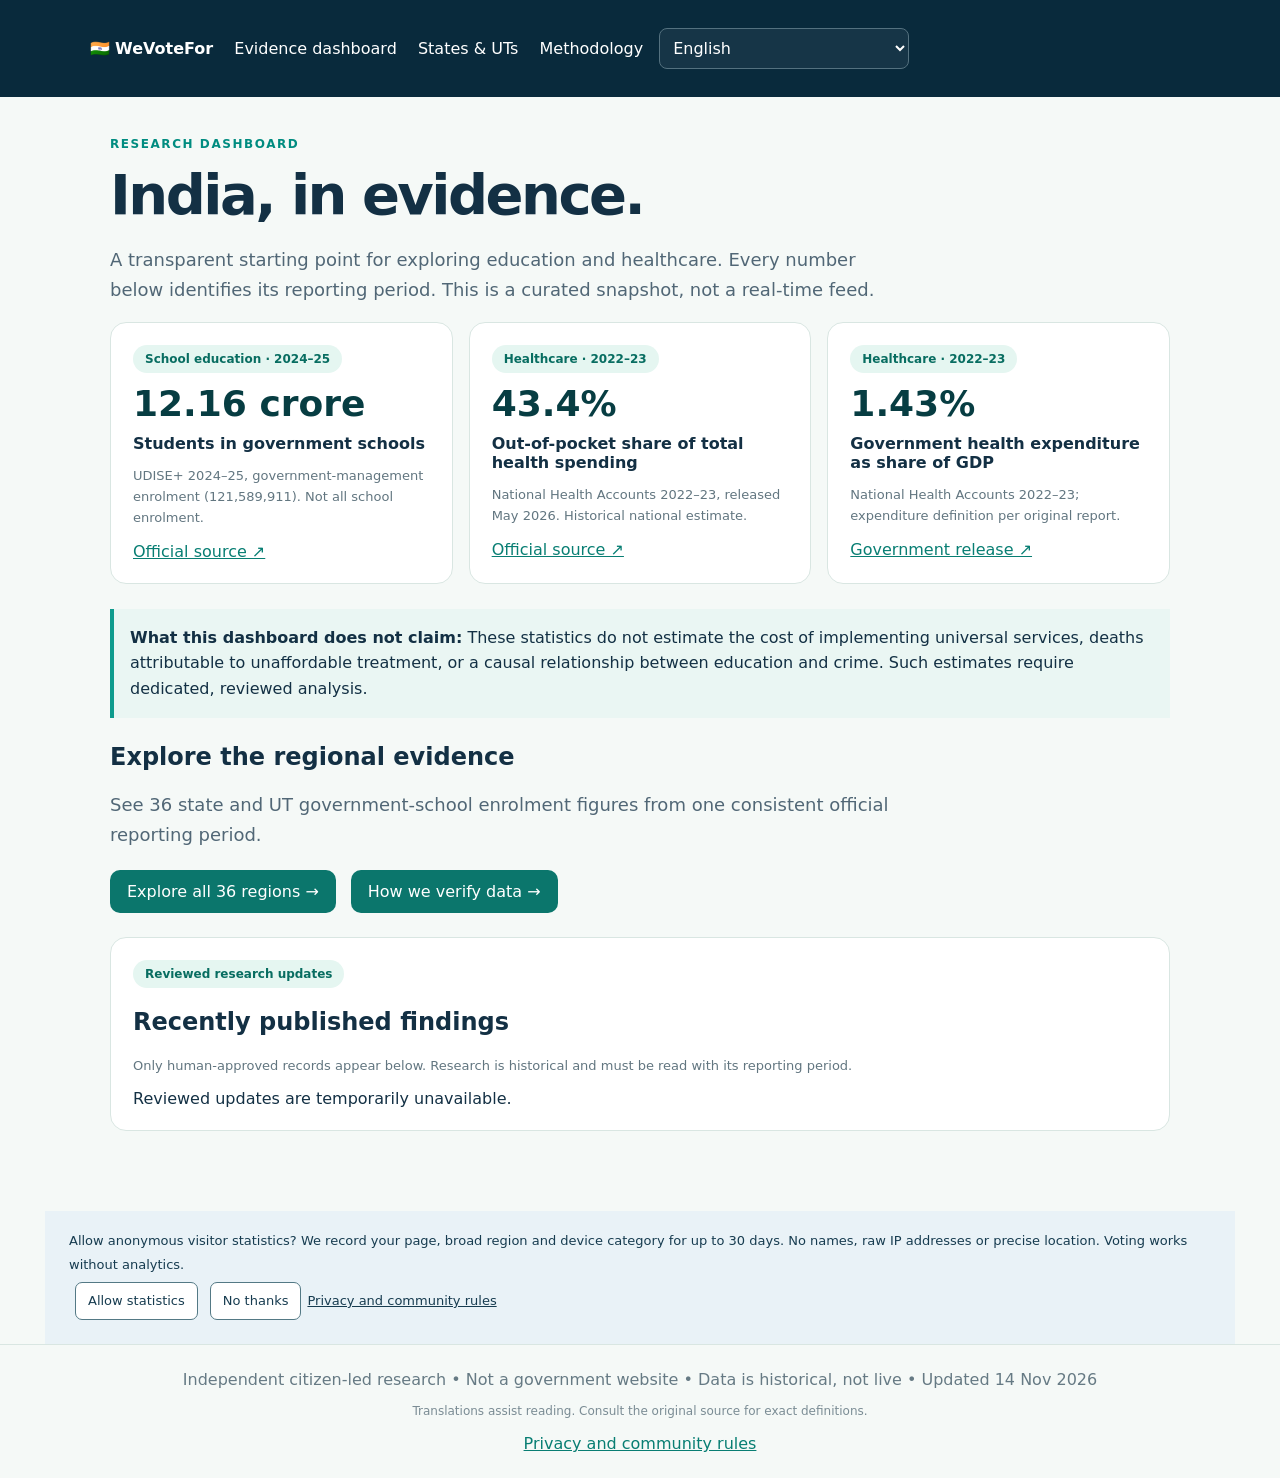
==== commit f411d001: "Use WeVoteFor as the sole public brand across pages, locales and admin" ====
--- a/dashboard.html
+++ b/dashboard.html
@@ -1,2 +1,3 @@
-<!doctype html><html lang="en"><head><meta charset="utf-8"><meta name="viewport" content="width=device-width,initial-scale=1"><title>Education &amp; Healthcare Evidence | WeVoteFor — India for All</title><link rel="stylesheet" href="/styles.css"><link rel="stylesheet" href="/i18n.css?v=20261114"><script defer src="/i18n.js?v=20261114"></script><link rel="stylesheet" href="/community.css?v=20261114"><script defer src="/community-ui.js?v=20261114"></script><meta name="description" content="Explore dated, sourced education and healthcare evidence for India. The WeVoteFor dashboard connects public priorities with official research."><meta name="robots" content="index,follow,max-image-preview:large"><link rel="canonical" href="https://wevotefor.in/dashboard"><meta property="og:site_name" content="WeVoteFor — India for All"><meta property="og:title" content="Education &amp; Healthcare Evidence | WeVoteFor — India for All"><meta property="og:description" content="Explore dated, sourced education and healthcare evidence for India. The WeVoteFor dashboard connects public priorities with official research."><meta property="og:type" content="website"><meta property="og:url" content="https://wevotefor.in/dashboard"><meta name="twitter:card" content="summary"><meta name="twitter:title" content="Education &amp; Healthcare Evidence | WeVoteFor — India for All"><meta name="twitter:description" content="Explore dated, sourced education and healthcare evidence for India. The WeVoteFor dashboard connects public priorities with official research."><link rel="icon" href="/favicon.svg" type="image/svg+xml"><script type="application/ld+json">{"@context":"https://schema.org","@graph":[{"@type":"WebPage","@id":"https://wevotefor.in/dashboard#webpage","url":"https://wevotefor.in/dashboard","name":"Education & Healthcare Evidence | WeVoteFor — India for All","description":"Explore dated, sourced education and healthcare evidence for India. The WeVoteFor dashboard connects public priorities with official research.","isPartOf":{"@id":"https://wevotefor.in/#website"},"inLanguage":"en"}]}</script></head><body><header><a href="/">🇮🇳 <b>INDIA FOR ALL</b> <small translate="no">· WeVoteFor</small></a>　 <a href="/dashboard">Evidence dashboard</a>　 <a href="/states">States & UTs</a>　 <a href="/methodology">Methodology</a></header><main><span class="eyebrow">Research dashboard</span><h1>India, in evidence.</h1><p class="lead">A transparent starting point for exploring education and healthcare. Every number below identifies its reporting period. This is a curated snapshot, not a real-time feed.</p><section class="grid"><article class="card"><span class="pill">School education · 2024–25</span><div class="value">12.16 crore</div><b>Students in government schools</b><p class="meta">UDISE+ 2024–25, government-management enrolment (121,589,911). Not all school enrolment.</p><a href="https://dashboard.udiseplus.gov.in/report2025/static/media/UDISE%2B2024_25_Booklet_existing.118ba29d4773e6372f72.pdf" target="_blank" rel="noopener">Official source ↗</a></article><article class="card"><span class="pill">Healthcare · 2022–23</span><div class="value">43.4%</div><b>Out-of-pocket share of total health spending</b><p class="meta">National Health Accounts 2022–23, released May 2026. Historical national estimate.</p><a href="https://nhsrcindia.org/sites/default/files/2026-05/NHA%202022-23%20Report.pdf" target="_blank" rel="noopener">Official source ↗</a></article><article class="card"><span class="pill">Healthcare · 2022–23</span><div class="value">1.43%</div><b>Government health expenditure as share of GDP</b><p class="meta">National Health Accounts 2022–23; expenditure definition per original report.</p><a href="https://www.pib.gov.in/PressReleasePage.aspx?PRID=2265816" target="_blank" rel="noopener">Government release ↗</a></article></section><div class="note"><b>What this dashboard does not claim:</b> These statistics do not estimate the cost of implementing universal services, deaths attributable to unaffordable treatment, or a causal relationship between education and crime. Such estimates require dedicated, reviewed analysis.</div><h2>Explore the regional evidence</h2><p class="lead">See 36 state and UT government-school enrolment figures from one consistent official reporting period.</p><div class="links"><a href="/states">Explore all 36 regions →</a><a href="/methodology">How we verify data →</a></div><section class="card" style="margin-top:24px"><span class="pill">Reviewed research updates</span><h2>Recently published findings</h2><p class="meta">Only human-approved records appear below. Research is historical and must be read with its reporting period.</p><div id="reviewed-feed"><p class="meta">Loading reviewed findings…</p></div></section><script defer src="/dashboard-content1.js?v=20261114-community"></script></main><footer>Independent citizen-led research • Not a government website • Data is historical, not live • Updated 14 Nov 2026<p class="translation-note">Translations assist reading. Consult the original source for exact definitions.</p><a href="/privacy">Privacy and community rules</a></footer></body></html>
+<!doctype html><html lang="en"><head><meta charset="utf-8"><meta name="viewport" content="width=device-width,initial-scale=1"><title>Education &amp; Healthcare Evidence | WeVoteFor</title><link rel="stylesheet" href="/styles.css"><link rel="stylesheet" href="/i18n.css?v=20261114"><script defer src="/i18n.js?v=20261114"></script><link rel="stylesheet" href="/community.css?v=20261114"><script defer src="/community-ui.js?v=20261114"></script><meta name="description" content="Explore dated, sourced education and healthcare evidence for India. The WeVoteFor dashboard connects public priorities with official research."><meta name="robots" content="index,follow,max-image-preview:large"><link rel="canonical" href="https://wevotefor.in/dashboard"><meta property="og:site_name" content="WeVoteFor"><meta property="og:title" content="Education &amp; Healthcare Evidence | WeVoteFor"><meta property="og:description" content="Explore dated, sourced education and healthcare evidence for India. The WeVoteFor dashboard connects public priorities with official research."><meta property="og:type" content="website"><meta property="og:url" content="https://wevotefor.in/dashboard"><meta name="twitter:card" content="summary"><meta name="twitter:title" content="Education &amp; Healthcare Evidence | WeVoteFor"><meta name="twitter:description" content="Explore dated, sourced education and healthcare evidence for India. The WeVoteFor dashboard connects public priorities with official research."><link rel="icon" href="/favicon.svg" type="image/svg+xml"><script type="application/ld+json">{"@context":"https://schema.org","@graph":[{"@type":"WebPage","@id":"https://wevotefor.in/dashboard#webpage","url":"https://wevotefor.in/dashboard","name":"Education & Healthcare Evidence | WeVoteFor","description":"Explore dated, sourced education and healthcare evidence for India. The WeVoteFor dashboard connects public priorities with official research.","isPartOf":{"@id":"https://wevotefor.in/#website"},"inLanguage":"en"}]}</script></head><body><header><a href="/">🇮🇳 <b translate="no">WeVoteFor</b></a>　 <a href="/dashboard">Evidence dashboard</a>　 <a href="/states">States & UTs</a>　 <a href="/methodology">Methodology</a></header><main><span class="eyebrow">Research dashboard</span><h1>India, in evidence.</h1><p class="lead">A transparent starting point for exploring education and healthcare. Every number below identifies its reporting period. This is a curated snapshot, not a real-time feed.</p><section class="grid"><article class="card"><span class="pill">School education · 2024–25</span><div class="value">12.16 crore</div><b>Students in government schools</b><p class="meta">UDISE+ 2024–25, government-management enrolment (121,589,911). Not all school enrolment.</p><a href="https://dashboard.udiseplus.gov.in/report2025/static/media/UDISE%2B2024_25_Booklet_existing.118ba29d4773e6372f72.pdf" target="_blank" rel="noopener">Official source ↗</a></article><article class="card"><span class="pill">Healthcare · 2022–23</span><div class="value">43.4%</div><b>Out-of-pocket share of total health spending</b><p class="meta">National Health Accounts 2022–23, released May 2026. Historical national estimate.</p><a href="https://nhsrcindia.org/sites/default/files/2026-05/NHA%202022-23%20Report.pdf" target="_blank" rel="noopener">Official source ↗</a></article><article class="card"><span class="pill">Healthcare · 2022–23</span><div class="value">1.43%</div><b>Government health expenditure as share of GDP</b><p class="meta">National Health Accounts 2022–23; expenditure definition per original report.</p><a href="https://www.pib.gov.in/PressReleasePage.aspx?PRID=2265816" target="_blank" rel="noopener">Government release ↗</a></article></section><div class="note"><b>What this dashboard does not claim:</b> These statistics do not estimate the cost of implementing universal services, deaths attributable to unaffordable treatment, or a causal relationship between education and crime. Such estimates require dedicated, reviewed analysis.</div><h2>Explore the regional evidence</h2><p class="lead">See 36 state and UT government-school enrolment figures from one consistent official reporting period.</p><div class="links"><a href="/states">Explore all 36 regions →</a><a href="/methodology">How we verify data →</a></div><section class="card" style="margin-top:24px"><span class="pill">Reviewed research updates</span><h2>Recently published findings</h2><p class="meta">Only human-approved records appear below. Research is historical and must be read with its reporting period.</p><div id="reviewed-feed"><p class="meta">Loading reviewed findings…</p></div></section><script defer src="/dashboard-content1.js?v=20261114-community"></script></main><footer>Independent citizen-led research • Not a government website • Data is historical, not live • Updated 14 Nov 2026<p class="translation-note">Translations assist reading. Consult the original source for exact definitions.</p><a href="/privacy">Privacy and community rules</a></footer></body></html>
 
+
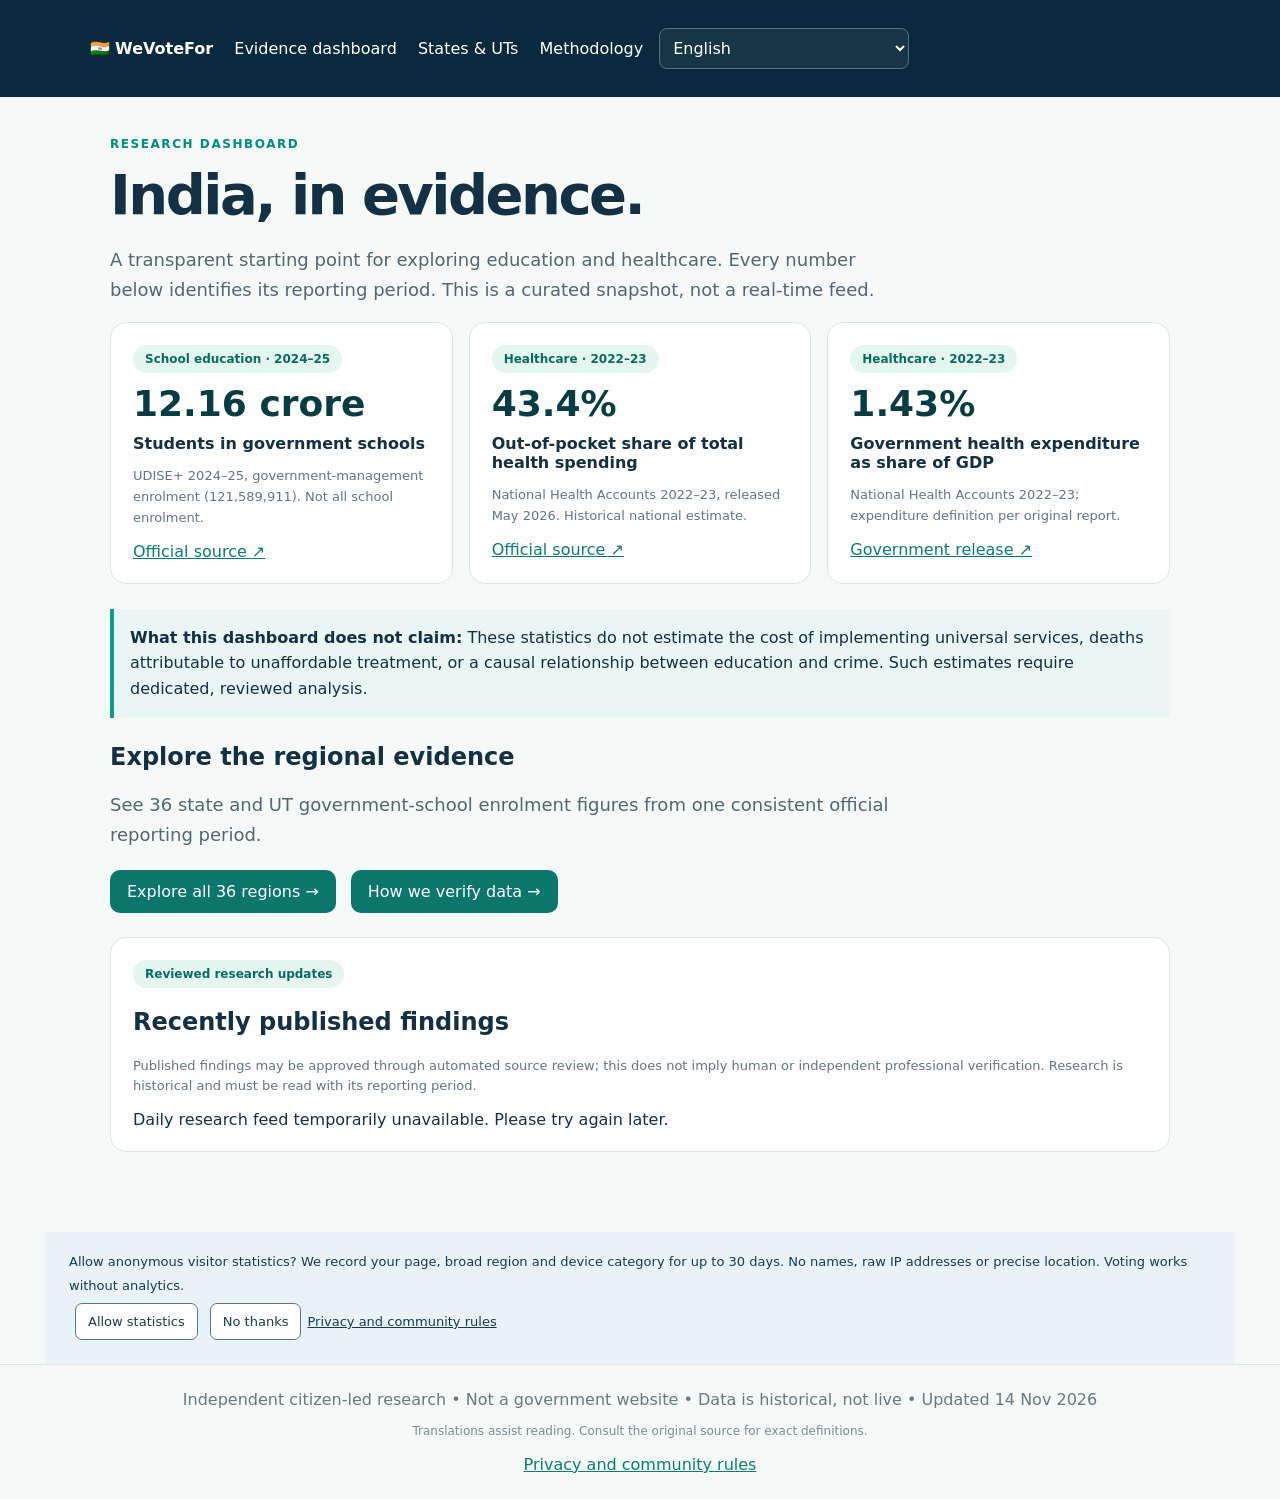
==== commit 9d6fddbb: "Disclose automated source review on public research dashboard" ====
--- a/dashboard.html
+++ b/dashboard.html
@@ -1,3 +1,3 @@
-<!doctype html><html lang="en"><head><meta charset="utf-8"><meta name="viewport" content="width=device-width,initial-scale=1"><title>Education &amp; Healthcare Evidence | WeVoteFor</title><link rel="stylesheet" href="/styles.css"><link rel="stylesheet" href="/i18n.css?v=20261114"><script defer src="/i18n.js?v=20261114"></script><link rel="stylesheet" href="/community.css?v=20261114"><script defer src="/community-ui.js?v=20261114"></script><meta name="description" content="Explore dated, sourced education and healthcare evidence for India. The WeVoteFor dashboard connects public priorities with official research."><meta name="robots" content="index,follow,max-image-preview:large"><link rel="canonical" href="https://wevotefor.in/dashboard"><meta property="og:site_name" content="WeVoteFor"><meta property="og:title" content="Education &amp; Healthcare Evidence | WeVoteFor"><meta property="og:description" content="Explore dated, sourced education and healthcare evidence for India. The WeVoteFor dashboard connects public priorities with official research."><meta property="og:type" content="website"><meta property="og:url" content="https://wevotefor.in/dashboard"><meta name="twitter:card" content="summary"><meta name="twitter:title" content="Education &amp; Healthcare Evidence | WeVoteFor"><meta name="twitter:description" content="Explore dated, sourced education and healthcare evidence for India. The WeVoteFor dashboard connects public priorities with official research."><link rel="icon" href="/favicon.svg" type="image/svg+xml"><script type="application/ld+json">{"@context":"https://schema.org","@graph":[{"@type":"WebPage","@id":"https://wevotefor.in/dashboard#webpage","url":"https://wevotefor.in/dashboard","name":"Education & Healthcare Evidence | WeVoteFor","description":"Explore dated, sourced education and healthcare evidence for India. The WeVoteFor dashboard connects public priorities with official research.","isPartOf":{"@id":"https://wevotefor.in/#website"},"inLanguage":"en"}]}</script></head><body><header><a href="/">🇮🇳 <b translate="no">WeVoteFor</b></a>　 <a href="/dashboard">Evidence dashboard</a>　 <a href="/states">States & UTs</a>　 <a href="/methodology">Methodology</a></header><main><span class="eyebrow">Research dashboard</span><h1>India, in evidence.</h1><p class="lead">A transparent starting point for exploring education and healthcare. Every number below identifies its reporting period. This is a curated snapshot, not a real-time feed.</p><section class="grid"><article class="card"><span class="pill">School education · 2024–25</span><div class="value">12.16 crore</div><b>Students in government schools</b><p class="meta">UDISE+ 2024–25, government-management enrolment (121,589,911). Not all school enrolment.</p><a href="https://dashboard.udiseplus.gov.in/report2025/static/media/UDISE%2B2024_25_Booklet_existing.118ba29d4773e6372f72.pdf" target="_blank" rel="noopener">Official source ↗</a></article><article class="card"><span class="pill">Healthcare · 2022–23</span><div class="value">43.4%</div><b>Out-of-pocket share of total health spending</b><p class="meta">National Health Accounts 2022–23, released May 2026. Historical national estimate.</p><a href="https://nhsrcindia.org/sites/default/files/2026-05/NHA%202022-23%20Report.pdf" target="_blank" rel="noopener">Official source ↗</a></article><article class="card"><span class="pill">Healthcare · 2022–23</span><div class="value">1.43%</div><b>Government health expenditure as share of GDP</b><p class="meta">National Health Accounts 2022–23; expenditure definition per original report.</p><a href="https://www.pib.gov.in/PressReleasePage.aspx?PRID=2265816" target="_blank" rel="noopener">Government release ↗</a></article></section><div class="note"><b>What this dashboard does not claim:</b> These statistics do not estimate the cost of implementing universal services, deaths attributable to unaffordable treatment, or a causal relationship between education and crime. Such estimates require dedicated, reviewed analysis.</div><h2>Explore the regional evidence</h2><p class="lead">See 36 state and UT government-school enrolment figures from one consistent official reporting period.</p><div class="links"><a href="/states">Explore all 36 regions →</a><a href="/methodology">How we verify data →</a></div><section class="card" style="margin-top:24px"><span class="pill">Reviewed research updates</span><h2>Recently published findings</h2><p class="meta">Only human-approved records appear below. Research is historical and must be read with its reporting period.</p><div id="reviewed-feed"><p class="meta">Loading reviewed findings…</p></div></section><script defer src="/dashboard-content1.js?v=20261114-community"></script></main><footer>Independent citizen-led research • Not a government website • Data is historical, not live • Updated 14 Nov 2026<p class="translation-note">Translations assist reading. Consult the original source for exact definitions.</p><a href="/privacy">Privacy and community rules</a></footer></body></html>
+<!doctype html><html lang="en"><head><meta charset="utf-8"><meta name="viewport" content="width=device-width,initial-scale=1"><title>Education &amp; Healthcare Evidence | WeVoteFor</title><link rel="stylesheet" href="/styles.css"><link rel="stylesheet" href="/i18n.css?v=20261114"><script defer src="/i18n.js?v=20261114"></script><link rel="stylesheet" href="/community.css?v=20261114"><script defer src="/community-ui.js?v=20261114"></script><meta name="description" content="Explore dated, sourced education and healthcare evidence for India. The WeVoteFor dashboard connects public priorities with official research."><meta name="robots" content="index,follow,max-image-preview:large"><link rel="canonical" href="https://wevotefor.in/dashboard"><meta property="og:site_name" content="WeVoteFor"><meta property="og:title" content="Education &amp; Healthcare Evidence | WeVoteFor"><meta property="og:description" content="Explore dated, sourced education and healthcare evidence for India. The WeVoteFor dashboard connects public priorities with official research."><meta property="og:type" content="website"><meta property="og:url" content="https://wevotefor.in/dashboard"><meta name="twitter:card" content="summary"><meta name="twitter:title" content="Education &amp; Healthcare Evidence | WeVoteFor"><meta name="twitter:description" content="Explore dated, sourced education and healthcare evidence for India. The WeVoteFor dashboard connects public priorities with official research."><link rel="icon" href="/favicon.svg" type="image/svg+xml"><script type="application/ld+json">{"@context":"https://schema.org","@graph":[{"@type":"WebPage","@id":"https://wevotefor.in/dashboard#webpage","url":"https://wevotefor.in/dashboard","name":"Education & Healthcare Evidence | WeVoteFor","description":"Explore dated, sourced education and healthcare evidence for India. The WeVoteFor dashboard connects public priorities with official research.","isPartOf":{"@id":"https://wevotefor.in/#website"},"inLanguage":"en"}]}</script></head><body><header><a href="/">🇮🇳 <b translate="no">WeVoteFor</b></a>　 <a href="/dashboard">Evidence dashboard</a>　 <a href="/states">States & UTs</a>　 <a href="/methodology">Methodology</a></header><main><span class="eyebrow">Research dashboard</span><h1>India, in evidence.</h1><p class="lead">A transparent starting point for exploring education and healthcare. Every number below identifies its reporting period. This is a curated snapshot, not a real-time feed.</p><section class="grid"><article class="card"><span class="pill">School education · 2024–25</span><div class="value">12.16 crore</div><b>Students in government schools</b><p class="meta">UDISE+ 2024–25, government-management enrolment (121,589,911). Not all school enrolment.</p><a href="https://dashboard.udiseplus.gov.in/report2025/static/media/UDISE%2B2024_25_Booklet_existing.118ba29d4773e6372f72.pdf" target="_blank" rel="noopener">Official source ↗</a></article><article class="card"><span class="pill">Healthcare · 2022–23</span><div class="value">43.4%</div><b>Out-of-pocket share of total health spending</b><p class="meta">National Health Accounts 2022–23, released May 2026. Historical national estimate.</p><a href="https://nhsrcindia.org/sites/default/files/2026-05/NHA%202022-23%20Report.pdf" target="_blank" rel="noopener">Official source ↗</a></article><article class="card"><span class="pill">Healthcare · 2022–23</span><div class="value">1.43%</div><b>Government health expenditure as share of GDP</b><p class="meta">National Health Accounts 2022–23; expenditure definition per original report.</p><a href="https://www.pib.gov.in/PressReleasePage.aspx?PRID=2265816" target="_blank" rel="noopener">Government release ↗</a></article></section><div class="note"><b>What this dashboard does not claim:</b> These statistics do not estimate the cost of implementing universal services, deaths attributable to unaffordable treatment, or a causal relationship between education and crime. Such estimates require dedicated, reviewed analysis.</div><h2>Explore the regional evidence</h2><p class="lead">See 36 state and UT government-school enrolment figures from one consistent official reporting period.</p><div class="links"><a href="/states">Explore all 36 regions →</a><a href="/methodology">How we verify data →</a></div><section class="card" style="margin-top:24px"><span class="pill">Reviewed research updates</span><h2>Recently published findings</h2><p class="meta">Published findings may be approved through automated source review; this does not imply human or independent professional verification. Research is historical and must be read with its reporting period.</p><div id="reviewed-feed"><p class="meta">Loading reviewed findings…</p></div></section><script defer src="/dashboard-content1.js?v=20261114-community"></script></main><footer>Independent citizen-led research • Not a government website • Data is historical, not live • Updated 14 Nov 2026<p class="translation-note">Translations assist reading. Consult the original source for exact definitions.</p><a href="/privacy">Privacy and community rules</a></footer></body></html>
 
 
--- a/community.css
+++ b/community.css
@@ -3,3 +3,7 @@
 #issue-list img,#issue-list video{display:block;max-height:460px;margin:16px 0;border-radius:12px}#issue-list p{white-space:pre-wrap;line-height:1.8}#public-posts{scroll-margin-top:90px}
 
 .navlinks{gap:12px;flex-wrap:wrap;justify-content:center}.navlinks a{font-size:12px}
+
+
+/* Public campaign message; shares open only after a visitor chooses a link. */
+.campaign-manifesto{background:#eaf4ef;scroll-margin-top:100px}.campaign-manifesto .wrap{max-width:1080px}.campaign-manifesto blockquote{margin:26px 0;padding:20px 24px;border-left:5px solid #099e91;background:white;border-radius:0 16px 16px 0;font-size:clamp(20px,2.6vw,30px);line-height:1.5;font-weight:700}.campaign-manifesto p{line-height:1.8;max-width:960px}.campaign-manifesto .campaign-promise{font-weight:800;color:#086b65;font-size:20px}.campaign-manifesto .btn.secondary{border-color:#53766d;color:#173b32}.campaign-manifesto .actions{display:flex;flex-wrap:wrap;gap:14px}.campaign-manifesto .community-small{color:#425f56}@media(max-width:600px){.campaign-manifesto blockquote{padding:18px}.campaign-manifesto .actions a{width:100%;box-sizing:border-box;text-align:center}}
